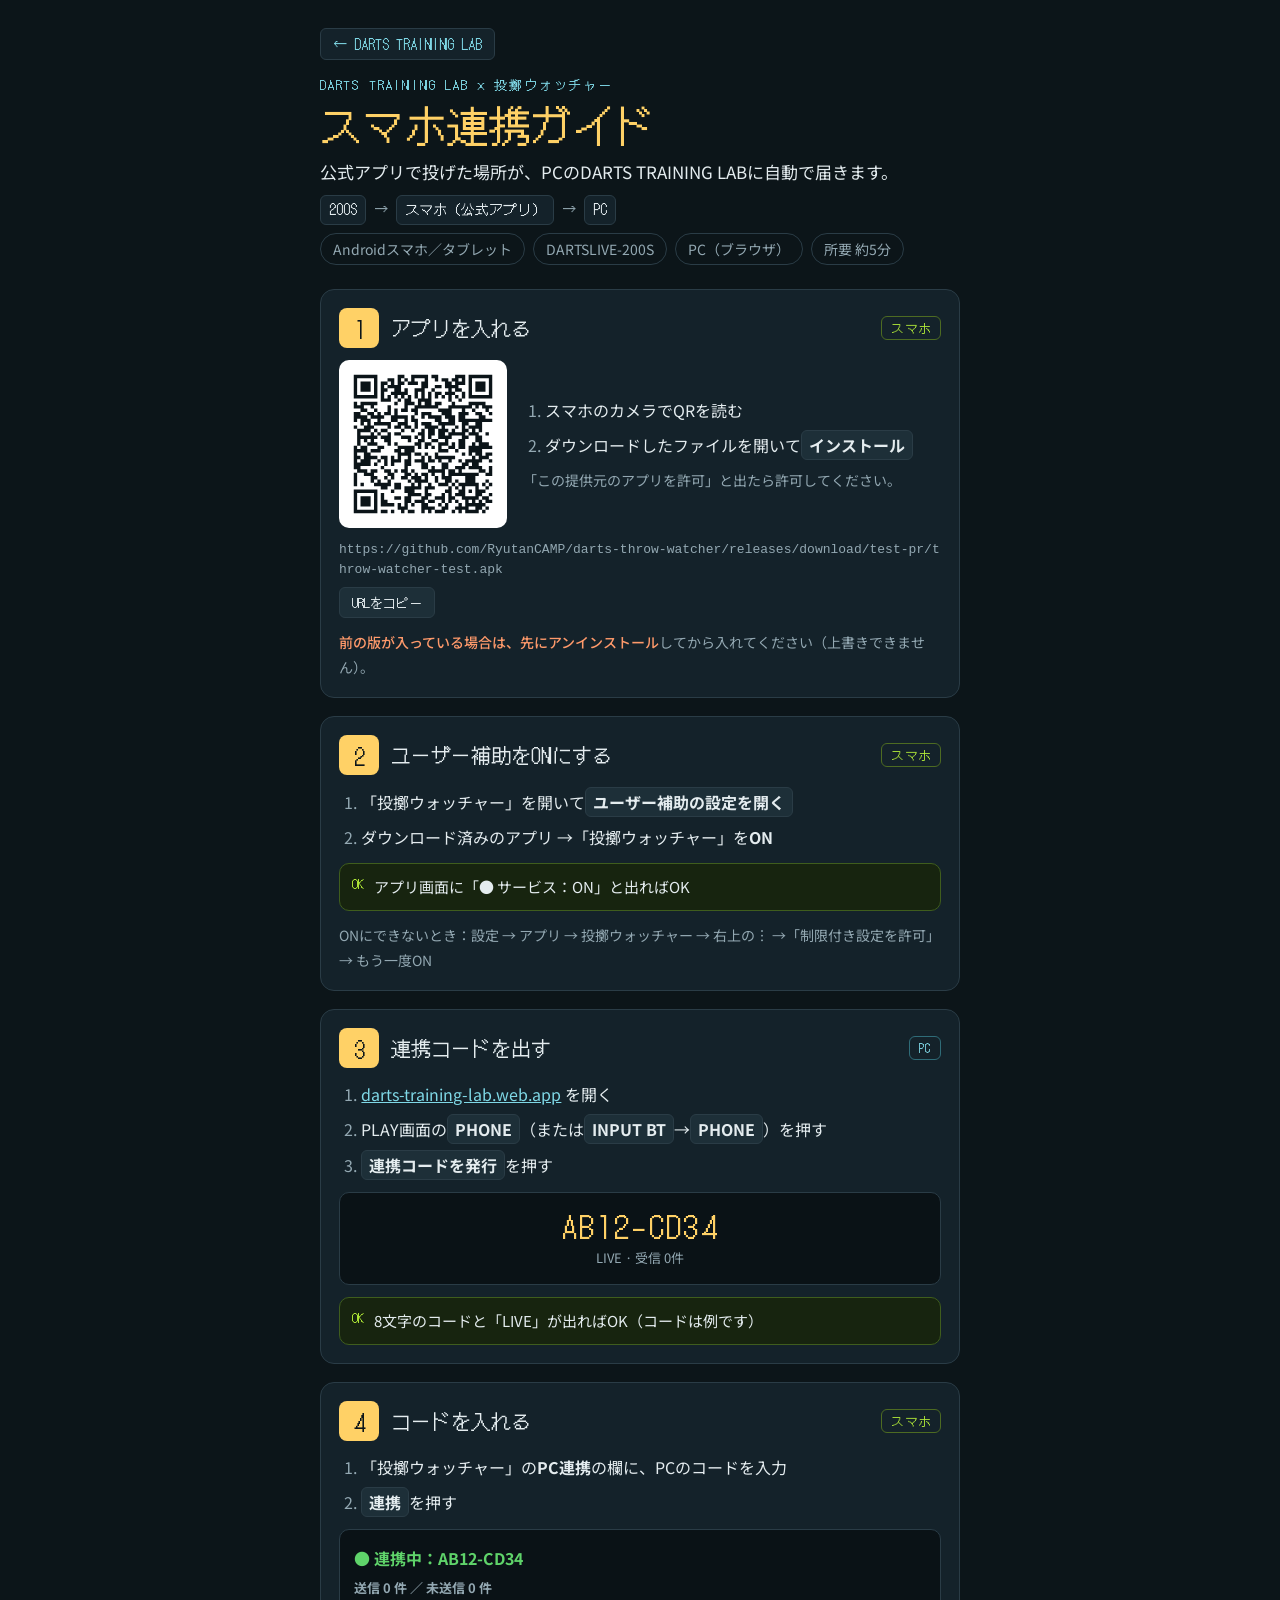
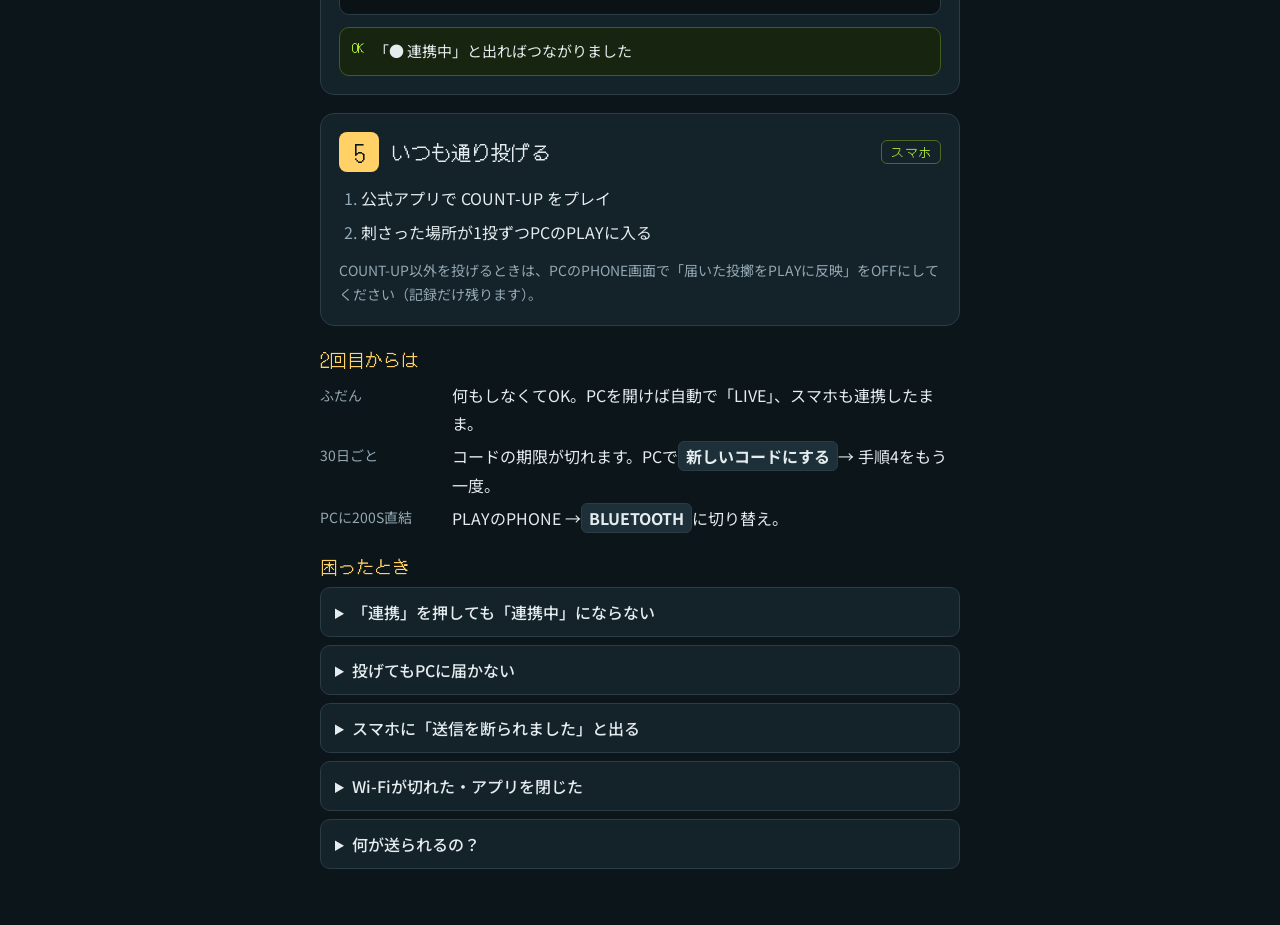
==== phone-guide.html @ 6d5cdc0f "スマホ連携ガイドをアプリに組み込み - phone-guide.html：QRでアプリを入れる → ユーザー補助ON → コード発行 → 入力 → 投げる、の5ステップと困ったとき - INPUT（入" ====
<!doctype html>
<html lang="ja">
<head>
<meta charset="utf-8">
<meta name="viewport" content="width=device-width,initial-scale=1,viewport-fit=cover">
<title>スマホ連携ガイド</title>
<link rel="preconnect" href="https://fonts.googleapis.com">
<link rel="stylesheet" href="https://fonts.googleapis.com/css2?family=DotGothic16&family=Noto+Sans+JP:wght@400;500;700&display=swap">
<style>
/* Layout: one narrow column of numbered steps (a real sequence), each tagged with the device you hold. Single dark arcade look, same world as DARTS TRAINING LAB. */
:root{
  --bg:#0c1519; --panel:#14222a; --line:#2a3c46; --fg:#e4ecef; --muted:#93a8b2;
  --gold:#ffd166; --lime:#b4ed38; --cyan:#7fd8e6; --warn:#ff9a6b;
  --pixel:"DotGothic16","Noto Sans JP",system-ui,sans-serif;
  --body:"Noto Sans JP","Hiragino Sans","Yu Gothic",system-ui,sans-serif;
  color-scheme:dark;
}
*{box-sizing:border-box}
body{background:var(--bg);color:var(--fg);font:16px/1.75 var(--body);padding-left:max(16px,env(safe-area-inset-left,0px));padding-right:max(16px,env(safe-area-inset-right,0px));padding-block:28px 56px}
.wrap{max-width:640px;margin:0 auto;display:grid;gap:18px}
header{display:grid;gap:8px;padding-bottom:6px}
.eyebrow{font:13px/1 var(--pixel);letter-spacing:.14em;color:var(--cyan)}
h1{font:clamp(30px,8vw,42px)/1.2 var(--pixel);margin:0;color:var(--gold);text-wrap:balance}
.lead{margin:0;color:var(--fg);font-size:17px}
.flow{display:flex;flex-wrap:wrap;align-items:center;gap:6px 8px;font:14px/1.4 var(--pixel);color:var(--muted)}
.flow b{color:var(--fg);font-weight:400;border:1px solid var(--line);border-radius:6px;padding:4px 8px;background:var(--panel)}
.need{display:flex;flex-wrap:wrap;gap:8px;margin:0;padding:0;list-style:none}
.need li{font-size:14px;border:1px solid var(--line);border-radius:999px;padding:3px 12px;color:var(--muted)}
.step{background:var(--panel);border:1px solid var(--line);border-radius:14px;padding:18px;display:grid;gap:12px}
.step-head{display:flex;align-items:center;gap:12px;flex-wrap:wrap}
.num{font:22px/1 var(--pixel);color:var(--bg);background:var(--gold);border-radius:8px;width:40px;height:40px;display:grid;place-items:center;flex:none}
.step h2{font:20px/1.3 var(--pixel);margin:0;flex:1;min-width:0}
.dev{font:12px/1 var(--pixel);letter-spacing:.1em;padding:5px 9px;border-radius:6px;border:1px solid}
.dev.sp{color:var(--lime);border-color:#4d6b22}
.dev.pc{color:var(--cyan);border-color:#2f6c78}
ol.do{margin:0;padding-left:1.4em;display:grid;gap:6px}
ol.do li::marker{color:var(--muted)}
.btn{display:inline-block;font-weight:700;border:1px solid var(--line);background:#1d2f38;border-radius:6px;padding:0 7px;white-space:nowrap}
.ok{display:flex;gap:10px;align-items:flex-start;background:#17240f;border:1px solid #3f5d1d;border-radius:10px;padding:10px 12px;font-size:15px}
.ok::before{content:"OK";font:13px/1.6 var(--pixel);color:var(--lime);flex:none}
.note{font-size:14px;color:var(--muted);margin:0}
.note strong{color:var(--warn);font-weight:500}
.qr-row{display:grid;grid-template-columns:auto 1fr;gap:16px;align-items:center}
.qr{width:168px;max-width:100%;background:#fff;border-radius:10px;padding:8px}
.qr svg{display:block;width:100%;height:auto}
.url{font:13px/1.5 ui-monospace,Menlo,monospace;word-break:break-all;color:var(--muted);user-select:all;min-width:0}
.copy{font:13px/1 var(--pixel);color:var(--fg);background:#1d2f38;border:1px solid var(--line);border-radius:6px;padding:8px 12px;cursor:pointer;margin-top:8px}
.copy:focus-visible,a:focus-visible{outline:2px solid var(--gold);outline-offset:2px}
a{color:var(--cyan)}
.screen{background:#0a1216;border:1px solid var(--line);border-radius:10px;padding:14px;text-align:center;display:grid;gap:4px}
.screen .code{font:30px/1.2 var(--pixel);color:var(--gold);letter-spacing:.08em}
.screen .live{font-size:13px;color:var(--muted)}
.screen .linked{font-weight:700;color:#5fd36a;text-align:left}
.after{display:grid;gap:10px}
.after h2,.faq h2{font:18px/1.3 var(--pixel);margin:4px 0 0;color:var(--gold)}
.pair{display:grid;grid-template-columns:7.5em 1fr;gap:4px 12px;margin:0}
.pair dt{color:var(--muted);font-size:14px;padding-top:2px}
.pair dd{margin:0}
.faq{display:grid;gap:8px}
details{background:var(--panel);border:1px solid var(--line);border-radius:10px;padding:10px 14px}
summary{cursor:pointer;font-weight:500}
details p,details ol{margin:8px 0 2px;font-size:15px}
@media (max-width:460px){.qr-row{grid-template-columns:1fr;justify-items:center}.qr{width:200px}.pair{grid-template-columns:1fr}.pair dt{padding-top:6px}}
@media (prefers-reduced-motion:reduce){*{scroll-behavior:auto}}
.back{justify-self:start;font:14px/1 var(--pixel);color:var(--cyan);text-decoration:none;border:1px solid var(--line);border-radius:6px;padding:8px 12px;background:var(--panel)}
html{background:var(--bg)}
body{margin:0}
</style>

</head>
<body>
<main class="wrap">
<a class="back" href="./" id="guideBack">← DARTS TRAINING LAB</a>
<header>
  <div class="eyebrow">DARTS TRAINING LAB × 投擲ウォッチャー</div>
  <h1>スマホ連携ガイド</h1>
  <p class="lead">公式アプリで投げた場所が、PCのDARTS TRAINING LABに自動で届きます。</p>
  <div class="flow" aria-label="しくみ"><b>200S</b>→<b>スマホ（公式アプリ）</b>→<b>PC</b></div>
  <ul class="need" aria-label="用意するもの"><li>Androidスマホ／タブレット</li><li>DARTSLIVE-200S</li><li>PC（ブラウザ）</li><li>所要 約5分</li></ul>
</header>

<section class="step" aria-labelledby="s1">
  <div class="step-head"><span class="num">1</span><h2 id="s1">アプリを入れる</h2><span class="dev sp">スマホ</span></div>
  <div class="qr-row">
    <div class="qr" role="img" aria-label="投擲ウォッチャーのダウンロード用QRコード"><svg viewBox="0 0 45 45" class="segno"><path fill="#fff" d="M0 0h45v45h-45z"/><path class="qrline" stroke="#0b1418" d="M2 2.5h7m6 0h2m2 0h5m1 0h2m5 0h3m1 0h7m-41 1h1m5 0h1m3 0h2m1 0h1m1 0h1m1 0h1m3 0h1m2 0h1m1 0h2m1 0h2m1 0h1m1 0h1m5 0h1m-41 1h1m1 0h3m1 0h1m1 0h2m1 0h1m1 0h2m1 0h3m1 0h2m5 0h2m1 0h3m1 0h1m1 0h3m1 0h1m-41 1h1m1 0h3m1 0h1m1 0h1m1 0h4m6 0h2m2 0h2m1 0h4m3 0h1m1 0h3m1 0h1m-41 1h1m1 0h3m1 0h1m1 0h2m2 0h2m1 0h1m2 0h3m2 0h1m4 0h1m1 0h2m2 0h1m1 0h3m1 0h1m-41 1h1m5 0h1m1 0h1m2 0h5m2 0h1m1 0h1m1 0h1m1 0h2m1 0h3m2 0h1m1 0h1m5 0h1m-41 1h7m1 0h1m1 0h1m1 0h1m1 0h1m1 0h1m1 0h1m1 0h1m1 0h1m1 0h1m1 0h1m1 0h1m1 0h1m1 0h1m1 0h7m-33 1h3m2 0h1m1 0h2m2 0h4m5 0h1m2 0h1m-32 1h1m1 0h5m5 0h1m2 0h3m1 0h1m1 0h2m1 0h2m3 0h1m4 0h5m-39 1h3m2 0h1m4 0h1m4 0h1m2 0h7m3 0h7m1 0h1m1 0h3m-39 1h2m2 0h1m3 0h1m1 0h1m1 0h2m1 0h2m6 0h4m3 0h1m2 0h1m3 0h1m-40 1h2m2 0h2m1 0h1m1 0h2m1 0h1m5 0h1m1 0h3m3 0h3m2 0h3m2 0h2m2 0h1m-41 1h4m1 0h4m2 0h5m1 0h1m2 0h1m1 0h4m1 0h3m1 0h2m4 0h2m-39 1h1m1 0h3m2 0h1m3 0h2m2 0h1m1 0h2m5 0h2m2 0h2m1 0h10m-39 1h1m1 0h1m1 0h5m2 0h3m2 0h1m1 0h3m2 0h5m2 0h2m2 0h2m-38 1h1m2 0h3m4 0h1m1 0h2m1 0h2m1 0h1m2 0h4m1 0h1m3 0h1m1 0h1m1 0h4m-37 1h4m1 0h1m1 0h2m4 0h1m2 0h1m2 0h1m1 0h2m1 0h3m1 0h1m2 0h2m1 0h1m1 0h1m-37 1h1m3 0h1m1 0h1m2 0h1m1 0h2m5 0h2m1 0h2m1 0h2m1 0h5m1 0h3m2 0h1m-39 1h6m1 0h3m3 0h3m1 0h1m1 0h1m1 0h1m2 0h4m3 0h2m2 0h2m-37 1h1m1 0h1m1 0h1m3 0h2m5 0h1m2 0h2m2 0h2m2 0h1m3 0h2m3 0h2m-37 1h1m2 0h3m3 0h1m1 0h1m5 0h2m1 0h2m2 0h3m1 0h1m1 0h2m2 0h1m1 0h3m-40 1h1m1 0h2m3 0h2m4 0h5m1 0h1m1 0h1m1 0h1m1 0h1m2 0h2m1 0h2m1 0h7m-41 1h4m1 0h3m4 0h2m1 0h3m7 0h3m2 0h1m3 0h4m-38 1h1m2 0h2m8 0h4m1 0h2m1 0h1m2 0h1m7 0h1m1 0h1m1 0h2m1 0h2m-41 1h2m1 0h4m1 0h2m1 0h1m1 0h1m2 0h1m3 0h1m1 0h1m1 0h6m5 0h1m1 0h3m-40 1h1m1 0h3m2 0h1m1 0h1m1 0h3m1 0h2m1 0h3m1 0h2m1 0h1m2 0h1m2 0h1m1 0h5m2 0h1m-41 1h5m1 0h1m2 0h1m1 0h1m3 0h2m3 0h2m4 0h2m4 0h2m1 0h2m-37 1h2m6 0h1m6 0h1m4 0h2m1 0h1m2 0h2m2 0h3m1 0h4m2 0h1m-40 1h3m1 0h2m2 0h2m1 0h1m1 0h2m1 0h1m4 0h5m1 0h2m1 0h1m5 0h2m1 0h1m-41 1h1m2 0h3m4 0h2m3 0h2m1 0h1m1 0h2m1 0h1m2 0h1m1 0h9m2 0h2m-41 1h1m4 0h2m2 0h1m1 0h1m2 0h2m1 0h3m1 0h1m2 0h1m1 0h3m4 0h3m-36 1h1m4 0h1m1 0h1m2 0h1m5 0h1m1 0h4m2 0h1m2 0h2m1 0h1m2 0h3m3 0h1m-40 1h1m1 0h1m3 0h5m1 0h2m3 0h1m1 0h1m2 0h1m2 0h3m1 0h1m1 0h6m1 0h1m1 0h1m-33 1h2m2 0h2m1 0h5m1 0h3m4 0h1m1 0h1m1 0h1m3 0h1m2 0h1m-40 1h7m4 0h1m3 0h3m3 0h1m5 0h2m2 0h2m1 0h1m1 0h3m-39 1h1m5 0h1m1 0h1m7 0h4m1 0h2m3 0h1m1 0h1m1 0h3m3 0h2m2 0h1m-41 1h1m1 0h3m1 0h1m1 0h1m3 0h2m1 0h2m3 0h2m2 0h3m1 0h2m2 0h5m1 0h2m-40 1h1m1 0h3m1 0h1m1 0h2m5 0h2m1 0h3m1 0h2m2 0h1m1 0h1m1 0h1m2 0h1m1 0h1m1 0h1m1 0h2m-41 1h1m1 0h3m1 0h1m1 0h4m1 0h1m1 0h1m1 0h1m2 0h2m3 0h1m1 0h1m3 0h1m1 0h6m-39 1h1m5 0h1m6 0h3m4 0h4m2 0h2m2 0h4m2 0h2m1 0h1m-40 1h7m1 0h2m1 0h1m2 0h1m1 0h2m2 0h1m1 0h1m1 0h3m2 0h1m1 0h1m1 0h4m1 0h1"/></svg></div>
    <div style="min-width:0">
      <ol class="do">
        <li>スマホのカメラでQRを読む</li>
        <li>ダウンロードしたファイルを開いて<span class="btn">インストール</span></li>
      </ol>
      <p class="note" style="margin-top:8px">「この提供元のアプリを許可」と出たら許可してください。</p>
    </div>
  </div>
  <div>
    <div class="url" id="apkUrl">https://github.com/RyutanCAMP/darts-throw-watcher/releases/download/test-pr/throw-watcher-test.apk</div>
    <button class="copy" id="copyApk" type="button">URLをコピー</button>
  </div>
  <p class="note"><strong>前の版が入っている場合は、先にアンインストール</strong>してから入れてください（上書きできません）。</p>
</section>

<section class="step" aria-labelledby="s2">
  <div class="step-head"><span class="num">2</span><h2 id="s2">ユーザー補助をONにする</h2><span class="dev sp">スマホ</span></div>
  <ol class="do">
    <li>「投擲ウォッチャー」を開いて<span class="btn">ユーザー補助の設定を開く</span></li>
    <li>ダウンロード済みのアプリ →「投擲ウォッチャー」を<b>ON</b></li>
  </ol>
  <div class="ok">アプリ画面に「● サービス：ON」と出ればOK</div>
  <p class="note">ONにできないとき：設定 → アプリ → 投擲ウォッチャー → 右上の︙ →「制限付き設定を許可」→ もう一度ON</p>
</section>

<section class="step" aria-labelledby="s3">
  <div class="step-head"><span class="num">3</span><h2 id="s3">連携コードを出す</h2><span class="dev pc">PC</span></div>
  <ol class="do">
    <li><a href="https://darts-training-lab.web.app" target="_blank" rel="noopener">darts-training-lab.web.app</a> を開く</li>
    <li>PLAY画面の<span class="btn">PHONE</span>（または<span class="btn">INPUT BT</span>→<span class="btn">PHONE</span>）を押す</li>
    <li><span class="btn">連携コードを発行</span>を押す</li>
  </ol>
  <div class="screen" aria-label="PCの表示例"><div class="code">AB12-CD34</div><div class="live">LIVE · 受信 0件</div></div>
  <div class="ok">8文字のコードと「LIVE」が出ればOK（コードは例です）</div>
</section>

<section class="step" aria-labelledby="s4">
  <div class="step-head"><span class="num">4</span><h2 id="s4">コードを入れる</h2><span class="dev sp">スマホ</span></div>
  <ol class="do">
    <li>「投擲ウォッチャー」の<b>PC連携</b>の欄に、PCのコードを入力</li>
    <li><span class="btn">連携</span>を押す</li>
  </ol>
  <div class="screen" aria-label="スマホの表示例"><div class="linked">● 連携中：AB12-CD34<br><span class="live">送信 0 件 ／ 未送信 0 件</span></div></div>
  <div class="ok">「● 連携中」と出ればつながりました</div>
</section>

<section class="step" aria-labelledby="s5">
  <div class="step-head"><span class="num">5</span><h2 id="s5">いつも通り投げる</h2><span class="dev sp">スマホ</span></div>
  <ol class="do">
    <li>公式アプリで COUNT-UP をプレイ</li>
    <li>刺さった場所が1投ずつPCのPLAYに入る</li>
  </ol>
  <p class="note">COUNT-UP以外を投げるときは、PCのPHONE画面で「届いた投擲をPLAYに反映」をOFFにしてください（記録だけ残ります）。</p>
</section>

<section class="after" aria-labelledby="after">
  <h2 id="after">2回目からは</h2>
  <dl class="pair">
    <dt>ふだん</dt><dd>何もしなくてOK。PCを開けば自動で「LIVE」、スマホも連携したまま。</dd>
    <dt>30日ごと</dt><dd>コードの期限が切れます。PCで<span class="btn">新しいコードにする</span>→ 手順4をもう一度。</dd>
    <dt>PCに200S直結</dt><dd>PLAYのPHONE →<span class="btn">BLUETOOTH</span>に切り替え。</dd>
  </dl>
</section>

<section class="faq" aria-labelledby="faq">
  <h2 id="faq">困ったとき</h2>
  <details><summary>「連携」を押しても「連携中」にならない</summary><p>コードの打ち間違い（0とO、1とIは使っていません）か、PCで別のコードを出し直した可能性があります。PCに表示中のコードを入れ直してください。</p></details>
  <details><summary>投げてもPCに届かない</summary><ol><li>スマホ：「● サービス：ON」と「● 連携中」になっているか</li><li>PC：PHONE画面が「LIVE」か（ERRORならページを再読み込み）</li><li>スマホ画面に赤い文字が出ていれば、その内容を確認</li></ol></details>
  <details><summary>スマホに「送信を断られました」と出る</summary><p>コードの期限（30日）切れです。PCで「新しいコードにする」→ スマホに入れ直してください。</p></details>
  <details><summary>Wi-Fiが切れた・アプリを閉じた</summary><p>スマホに貯めておき、つながったら自動で送ります。PCのページを閉じていた間に届いた分は記録だけ残り、PLAYには入りません。</p></details>
  <details><summary>何が送られるの？</summary><p>刺さった区画（例：T20）と時刻だけです。名前やアカウント、ほかのキー入力は送りません。ログインもいりません。</p></details>
</section>
</main>
<script>
(function(){
  var back=document.getElementById('guideBack');back.addEventListener('click',function(e){if(window.opener){e.preventDefault();window.close();}});
})();
(function(){
  var b=document.getElementById('copyApk'),u=document.getElementById('apkUrl');
  b.addEventListener('click',function(){
    var t=u.textContent.trim();
    function sel(){var r=document.createRange();r.selectNodeContents(u);var s=getSelection();s.removeAllRanges();s.addRange(r);b.textContent='選択しました。長押しでコピー';}
    try{navigator.clipboard.writeText(t).then(function(){b.textContent='コピーしました';},sel);}catch(e){sel();}
  });
})();
</script>

</body>
</html>
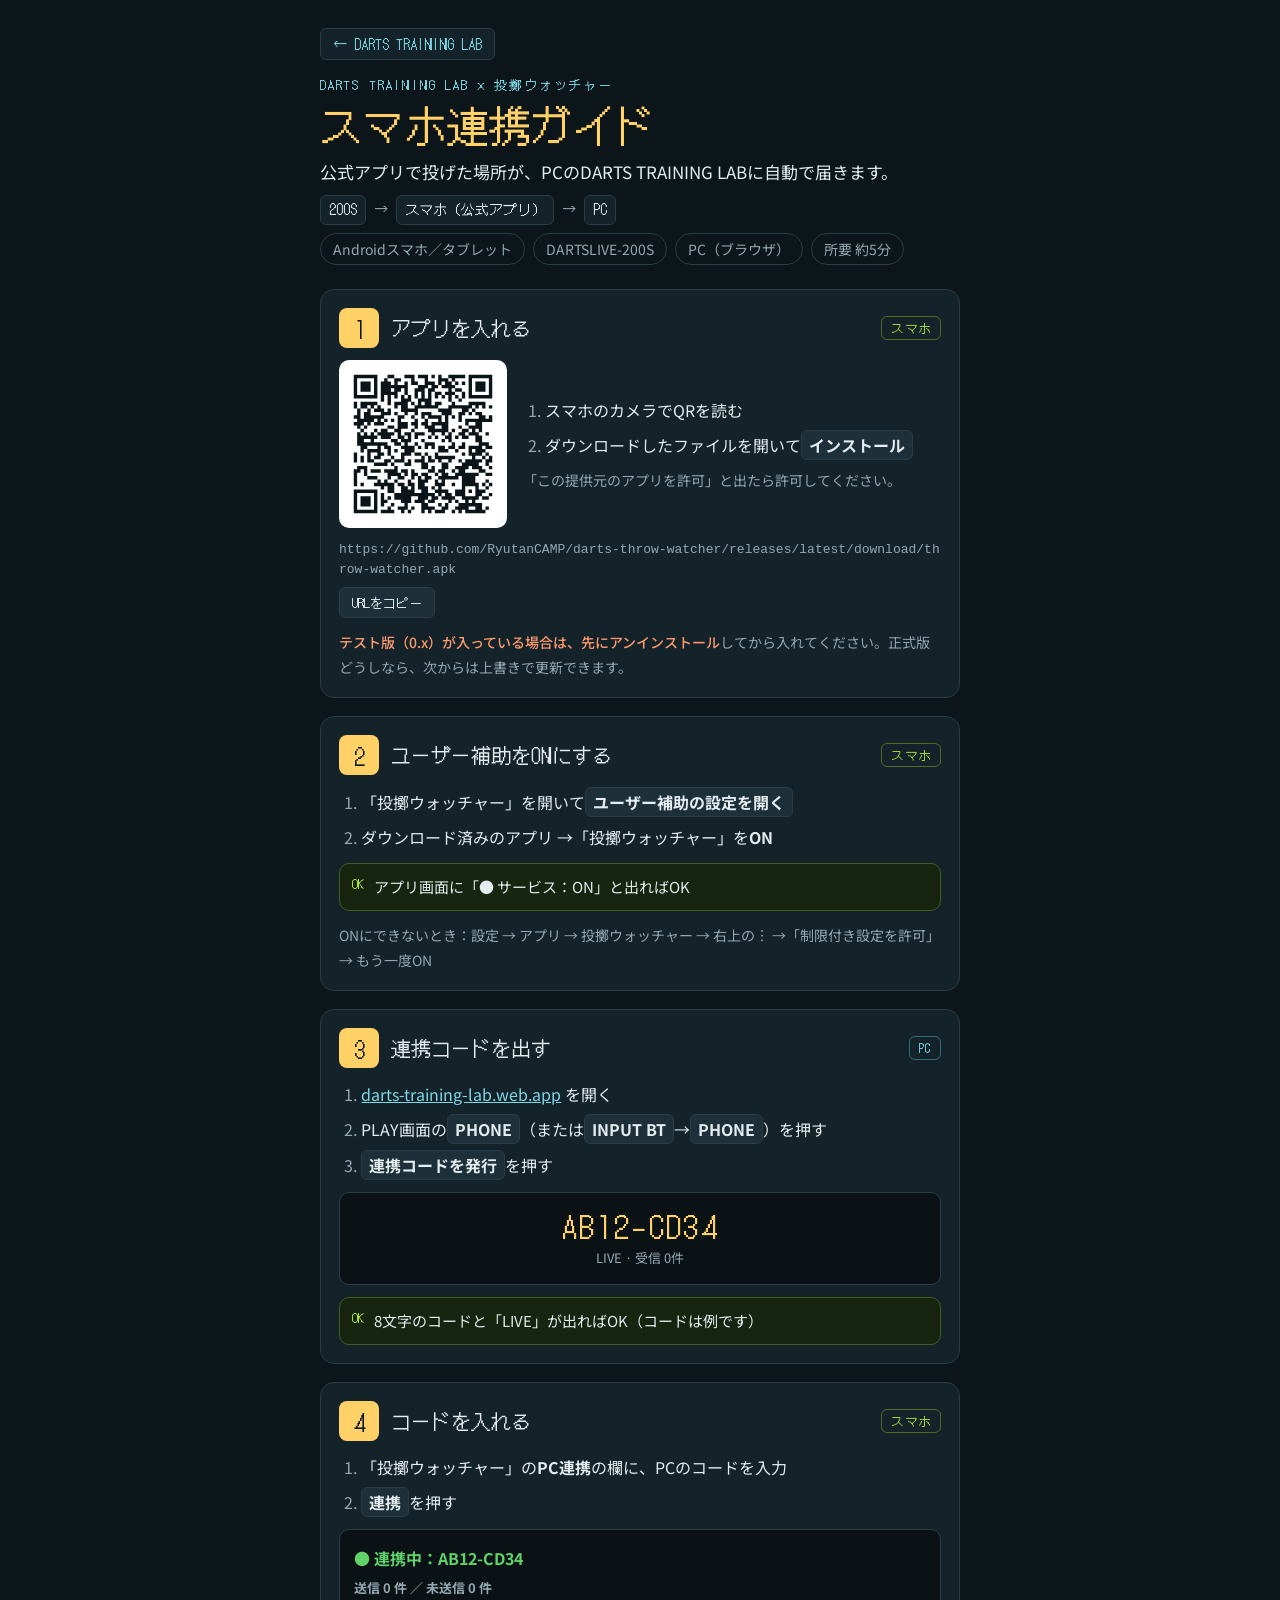
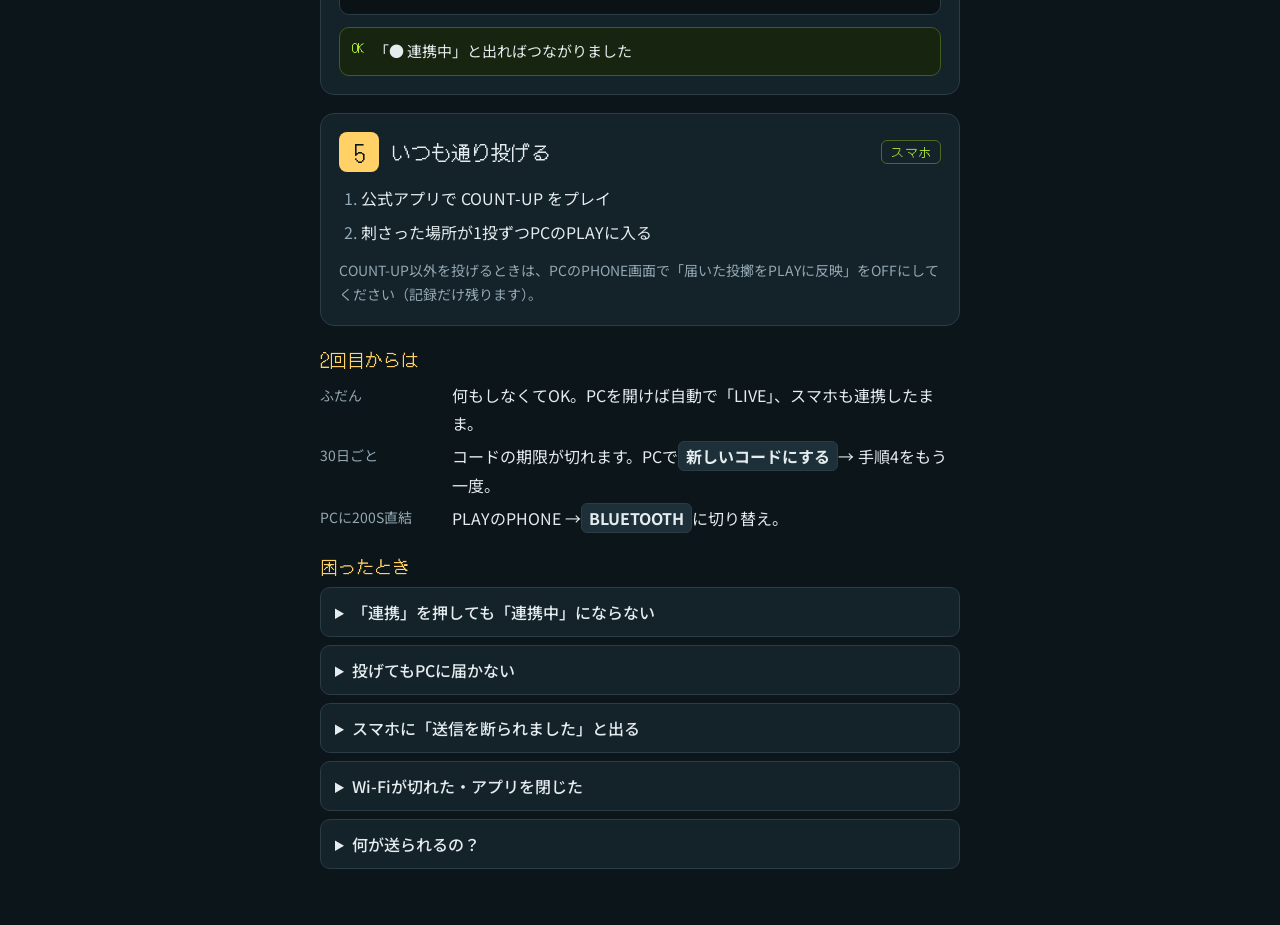
==== commit dd16bc90: "ガイドのQRを正式版の固定URL（releases/latest）に変更 QRを実際に読み取って、正式版URLになることを確認済み。  Co-Authored-By: Claude Opus 5.5 " ====
--- a/phone-guide.html
+++ b/phone-guide.html
@@ -82,7 +82,7 @@
 <section class="step" aria-labelledby="s1">
   <div class="step-head"><span class="num">1</span><h2 id="s1">アプリを入れる</h2><span class="dev sp">スマホ</span></div>
   <div class="qr-row">
-    <div class="qr" role="img" aria-label="投擲ウォッチャーのダウンロード用QRコード"><svg viewBox="0 0 45 45" class="segno"><path fill="#fff" d="M0 0h45v45h-45z"/><path class="qrline" stroke="#0b1418" d="M2 2.5h7m6 0h2m2 0h5m1 0h2m5 0h3m1 0h7m-41 1h1m5 0h1m3 0h2m1 0h1m1 0h1m1 0h1m3 0h1m2 0h1m1 0h2m1 0h2m1 0h1m1 0h1m5 0h1m-41 1h1m1 0h3m1 0h1m1 0h2m1 0h1m1 0h2m1 0h3m1 0h2m5 0h2m1 0h3m1 0h1m1 0h3m1 0h1m-41 1h1m1 0h3m1 0h1m1 0h1m1 0h4m6 0h2m2 0h2m1 0h4m3 0h1m1 0h3m1 0h1m-41 1h1m1 0h3m1 0h1m1 0h2m2 0h2m1 0h1m2 0h3m2 0h1m4 0h1m1 0h2m2 0h1m1 0h3m1 0h1m-41 1h1m5 0h1m1 0h1m2 0h5m2 0h1m1 0h1m1 0h1m1 0h2m1 0h3m2 0h1m1 0h1m5 0h1m-41 1h7m1 0h1m1 0h1m1 0h1m1 0h1m1 0h1m1 0h1m1 0h1m1 0h1m1 0h1m1 0h1m1 0h1m1 0h1m1 0h1m1 0h7m-33 1h3m2 0h1m1 0h2m2 0h4m5 0h1m2 0h1m-32 1h1m1 0h5m5 0h1m2 0h3m1 0h1m1 0h2m1 0h2m3 0h1m4 0h5m-39 1h3m2 0h1m4 0h1m4 0h1m2 0h7m3 0h7m1 0h1m1 0h3m-39 1h2m2 0h1m3 0h1m1 0h1m1 0h2m1 0h2m6 0h4m3 0h1m2 0h1m3 0h1m-40 1h2m2 0h2m1 0h1m1 0h2m1 0h1m5 0h1m1 0h3m3 0h3m2 0h3m2 0h2m2 0h1m-41 1h4m1 0h4m2 0h5m1 0h1m2 0h1m1 0h4m1 0h3m1 0h2m4 0h2m-39 1h1m1 0h3m2 0h1m3 0h2m2 0h1m1 0h2m5 0h2m2 0h2m1 0h10m-39 1h1m1 0h1m1 0h5m2 0h3m2 0h1m1 0h3m2 0h5m2 0h2m2 0h2m-38 1h1m2 0h3m4 0h1m1 0h2m1 0h2m1 0h1m2 0h4m1 0h1m3 0h1m1 0h1m1 0h4m-37 1h4m1 0h1m1 0h2m4 0h1m2 0h1m2 0h1m1 0h2m1 0h3m1 0h1m2 0h2m1 0h1m1 0h1m-37 1h1m3 0h1m1 0h1m2 0h1m1 0h2m5 0h2m1 0h2m1 0h2m1 0h5m1 0h3m2 0h1m-39 1h6m1 0h3m3 0h3m1 0h1m1 0h1m1 0h1m2 0h4m3 0h2m2 0h2m-37 1h1m1 0h1m1 0h1m3 0h2m5 0h1m2 0h2m2 0h2m2 0h1m3 0h2m3 0h2m-37 1h1m2 0h3m3 0h1m1 0h1m5 0h2m1 0h2m2 0h3m1 0h1m1 0h2m2 0h1m1 0h3m-40 1h1m1 0h2m3 0h2m4 0h5m1 0h1m1 0h1m1 0h1m1 0h1m2 0h2m1 0h2m1 0h7m-41 1h4m1 0h3m4 0h2m1 0h3m7 0h3m2 0h1m3 0h4m-38 1h1m2 0h2m8 0h4m1 0h2m1 0h1m2 0h1m7 0h1m1 0h1m1 0h2m1 0h2m-41 1h2m1 0h4m1 0h2m1 0h1m1 0h1m2 0h1m3 0h1m1 0h1m1 0h6m5 0h1m1 0h3m-40 1h1m1 0h3m2 0h1m1 0h1m1 0h3m1 0h2m1 0h3m1 0h2m1 0h1m2 0h1m2 0h1m1 0h5m2 0h1m-41 1h5m1 0h1m2 0h1m1 0h1m3 0h2m3 0h2m4 0h2m4 0h2m1 0h2m-37 1h2m6 0h1m6 0h1m4 0h2m1 0h1m2 0h2m2 0h3m1 0h4m2 0h1m-40 1h3m1 0h2m2 0h2m1 0h1m1 0h2m1 0h1m4 0h5m1 0h2m1 0h1m5 0h2m1 0h1m-41 1h1m2 0h3m4 0h2m3 0h2m1 0h1m1 0h2m1 0h1m2 0h1m1 0h9m2 0h2m-41 1h1m4 0h2m2 0h1m1 0h1m2 0h2m1 0h3m1 0h1m2 0h1m1 0h3m4 0h3m-36 1h1m4 0h1m1 0h1m2 0h1m5 0h1m1 0h4m2 0h1m2 0h2m1 0h1m2 0h3m3 0h1m-40 1h1m1 0h1m3 0h5m1 0h2m3 0h1m1 0h1m2 0h1m2 0h3m1 0h1m1 0h6m1 0h1m1 0h1m-33 1h2m2 0h2m1 0h5m1 0h3m4 0h1m1 0h1m1 0h1m3 0h1m2 0h1m-40 1h7m4 0h1m3 0h3m3 0h1m5 0h2m2 0h2m1 0h1m1 0h3m-39 1h1m5 0h1m1 0h1m7 0h4m1 0h2m3 0h1m1 0h1m1 0h3m3 0h2m2 0h1m-41 1h1m1 0h3m1 0h1m1 0h1m3 0h2m1 0h2m3 0h2m2 0h3m1 0h2m2 0h5m1 0h2m-40 1h1m1 0h3m1 0h1m1 0h2m5 0h2m1 0h3m1 0h2m2 0h1m1 0h1m1 0h1m2 0h1m1 0h1m1 0h1m1 0h2m-41 1h1m1 0h3m1 0h1m1 0h4m1 0h1m1 0h1m1 0h1m2 0h2m3 0h1m1 0h1m3 0h1m1 0h6m-39 1h1m5 0h1m6 0h3m4 0h4m2 0h2m2 0h4m2 0h2m1 0h1m-40 1h7m1 0h2m1 0h1m2 0h1m1 0h2m2 0h1m1 0h1m1 0h3m2 0h1m1 0h1m1 0h4m1 0h1"/></svg></div>
+    <div class="qr" role="img" aria-label="投擲ウォッチャーのダウンロード用QRコード"><svg viewBox="0 0 45 45" class="segno"><path fill="#fff" d="M0 0h45v45h-45z"/><path class="qrline" stroke="#0b1418" d="M2 2.5h7m3 0h2m3 0h3m1 0h3m1 0h1m1 0h1m2 0h5m1 0h7m-41 1h1m5 0h1m2 0h1m2 0h2m3 0h1m3 0h1m3 0h3m1 0h1m4 0h1m5 0h1m-41 1h1m1 0h3m1 0h1m1 0h3m1 0h1m2 0h1m1 0h2m2 0h3m1 0h1m1 0h2m1 0h1m1 0h1m1 0h1m1 0h3m1 0h1m-41 1h1m1 0h3m1 0h1m1 0h8m3 0h3m1 0h2m1 0h4m4 0h1m1 0h3m1 0h1m-41 1h1m1 0h3m1 0h1m1 0h3m1 0h2m1 0h1m2 0h3m1 0h2m4 0h1m1 0h2m2 0h1m1 0h3m1 0h1m-41 1h1m5 0h1m1 0h5m2 0h1m2 0h1m1 0h1m1 0h1m1 0h2m1 0h3m2 0h1m1 0h1m5 0h1m-41 1h7m1 0h1m1 0h1m1 0h1m1 0h1m1 0h1m1 0h1m1 0h1m1 0h1m1 0h1m1 0h1m1 0h1m1 0h1m1 0h1m1 0h7m-33 1h1m1 0h1m3 0h3m2 0h4m5 0h1m2 0h1m-32 1h1m1 0h5m3 0h1m1 0h4m1 0h1m1 0h1m1 0h2m1 0h2m3 0h1m4 0h5m-39 1h1m1 0h2m1 0h1m1 0h1m4 0h1m1 0h2m2 0h7m3 0h7m1 0h1m1 0h1m1 0h1m-40 1h1m2 0h1m1 0h3m1 0h1m3 0h5m6 0h4m3 0h2m1 0h1m-35 1h1m1 0h2m3 0h3m1 0h1m2 0h1m2 0h1m1 0h3m3 0h3m2 0h2m1 0h1m1 0h2m-38 1h2m1 0h6m4 0h2m2 0h1m2 0h1m1 0h4m1 0h1m1 0h1m1 0h1m5 0h2m1 0h1m-40 1h5m1 0h1m1 0h1m1 0h1m1 0h1m4 0h1m2 0h1m3 0h1m1 0h1m3 0h1m1 0h8m-41 1h3m1 0h1m1 0h3m4 0h3m1 0h2m1 0h2m1 0h5m5 0h1m2 0h2m-37 1h1m1 0h1m6 0h2m1 0h3m2 0h1m2 0h3m2 0h2m3 0h1m2 0h4m-36 1h1m3 0h1m1 0h2m2 0h2m3 0h1m4 0h6m1 0h1m2 0h2m1 0h1m1 0h1m-37 1h1m1 0h1m1 0h1m1 0h5m1 0h1m1 0h2m1 0h3m2 0h1m2 0h1m1 0h1m2 0h2m1 0h3m2 0h1m-39 1h6m1 0h3m2 0h2m1 0h1m1 0h1m3 0h1m1 0h1m2 0h2m1 0h1m1 0h2m2 0h2m-37 1h2m2 0h1m5 0h2m1 0h3m3 0h1m5 0h1m1 0h1m7 0h2m-37 1h9m2 0h2m1 0h1m2 0h1m2 0h3m5 0h1m2 0h1m4 0h3m-38 1h2m3 0h1m1 0h2m3 0h4m1 0h1m1 0h1m1 0h1m1 0h2m1 0h2m1 0h2m1 0h4m1 0h2m-39 1h1m1 0h4m2 0h1m1 0h1m2 0h3m7 0h3m2 0h1m3 0h1m1 0h3m-39 1h1m3 0h1m2 0h2m1 0h1m3 0h3m1 0h2m1 0h1m2 0h1m7 0h1m1 0h4m1 0h1m-40 1h1m1 0h1m1 0h1m1 0h2m3 0h1m2 0h1m5 0h1m1 0h1m1 0h6m5 0h1m2 0h1m1 0h1m-41 1h1m1 0h1m1 0h2m3 0h2m1 0h3m1 0h1m1 0h3m1 0h2m1 0h1m2 0h1m2 0h1m1 0h5m1 0h2m-35 1h4m1 0h1m3 0h2m3 0h2m4 0h2m4 0h5m2 0h1m-39 1h3m8 0h1m7 0h2m1 0h1m2 0h2m2 0h4m1 0h3m2 0h1m-41 1h2m1 0h1m1 0h3m1 0h4m1 0h2m1 0h1m4 0h2m1 0h2m2 0h1m1 0h2m4 0h2m-39 1h1m2 0h1m6 0h4m1 0h1m1 0h2m1 0h2m2 0h1m1 0h2m2 0h7m2 0h2m-41 1h1m3 0h3m3 0h1m2 0h2m2 0h1m1 0h1m1 0h2m2 0h6m1 0h4m-36 1h1m6 0h1m1 0h1m2 0h1m3 0h1m2 0h3m2 0h1m1 0h1m5 0h4m3 0h1m-40 1h1m1 0h1m3 0h6m1 0h2m1 0h2m1 0h2m3 0h3m2 0h1m2 0h5m1 0h1m1 0h1m-33 1h1m1 0h2m2 0h2m1 0h1m1 0h3m1 0h1m1 0h1m6 0h1m3 0h1m2 0h1m-40 1h7m3 0h2m2 0h4m2 0h2m2 0h4m2 0h3m1 0h1m1 0h3m-39 1h1m5 0h1m1 0h1m3 0h12m1 0h1m1 0h2m1 0h3m3 0h2m2 0h1m-41 1h1m1 0h3m1 0h1m1 0h1m1 0h1m1 0h5m2 0h3m1 0h2m1 0h4m2 0h5m1 0h2m-40 1h1m1 0h3m1 0h1m1 0h2m4 0h3m1 0h3m1 0h2m4 0h1m1 0h1m2 0h1m1 0h1m-36 1h1m1 0h3m1 0h1m1 0h1m2 0h1m3 0h1m4 0h2m3 0h1m1 0h1m3 0h7m-38 1h1m5 0h1m3 0h1m2 0h3m1 0h1m2 0h4m2 0h2m2 0h4m2 0h2m1 0h1m-40 1h7m1 0h4m2 0h1m1 0h1m3 0h1m1 0h1m1 0h3m2 0h1m1 0h1m1 0h6"/></svg></div>
     <div style="min-width:0">
       <ol class="do">
         <li>スマホのカメラでQRを読む</li>
@@ -92,10 +92,10 @@
     </div>
   </div>
   <div>
-    <div class="url" id="apkUrl">https://github.com/RyutanCAMP/darts-throw-watcher/releases/download/test-pr/throw-watcher-test.apk</div>
+    <div class="url" id="apkUrl">https://github.com/RyutanCAMP/darts-throw-watcher/releases/latest/download/throw-watcher.apk</div>
     <button class="copy" id="copyApk" type="button">URLをコピー</button>
   </div>
-  <p class="note"><strong>前の版が入っている場合は、先にアンインストール</strong>してから入れてください（上書きできません）。</p>
+  <p class="note"><strong>テスト版（0.x）が入っている場合は、先にアンインストール</strong>してから入れてください。正式版どうしなら、次からは上書きで更新できます。</p>
 </section>
 
 <section class="step" aria-labelledby="s2">
